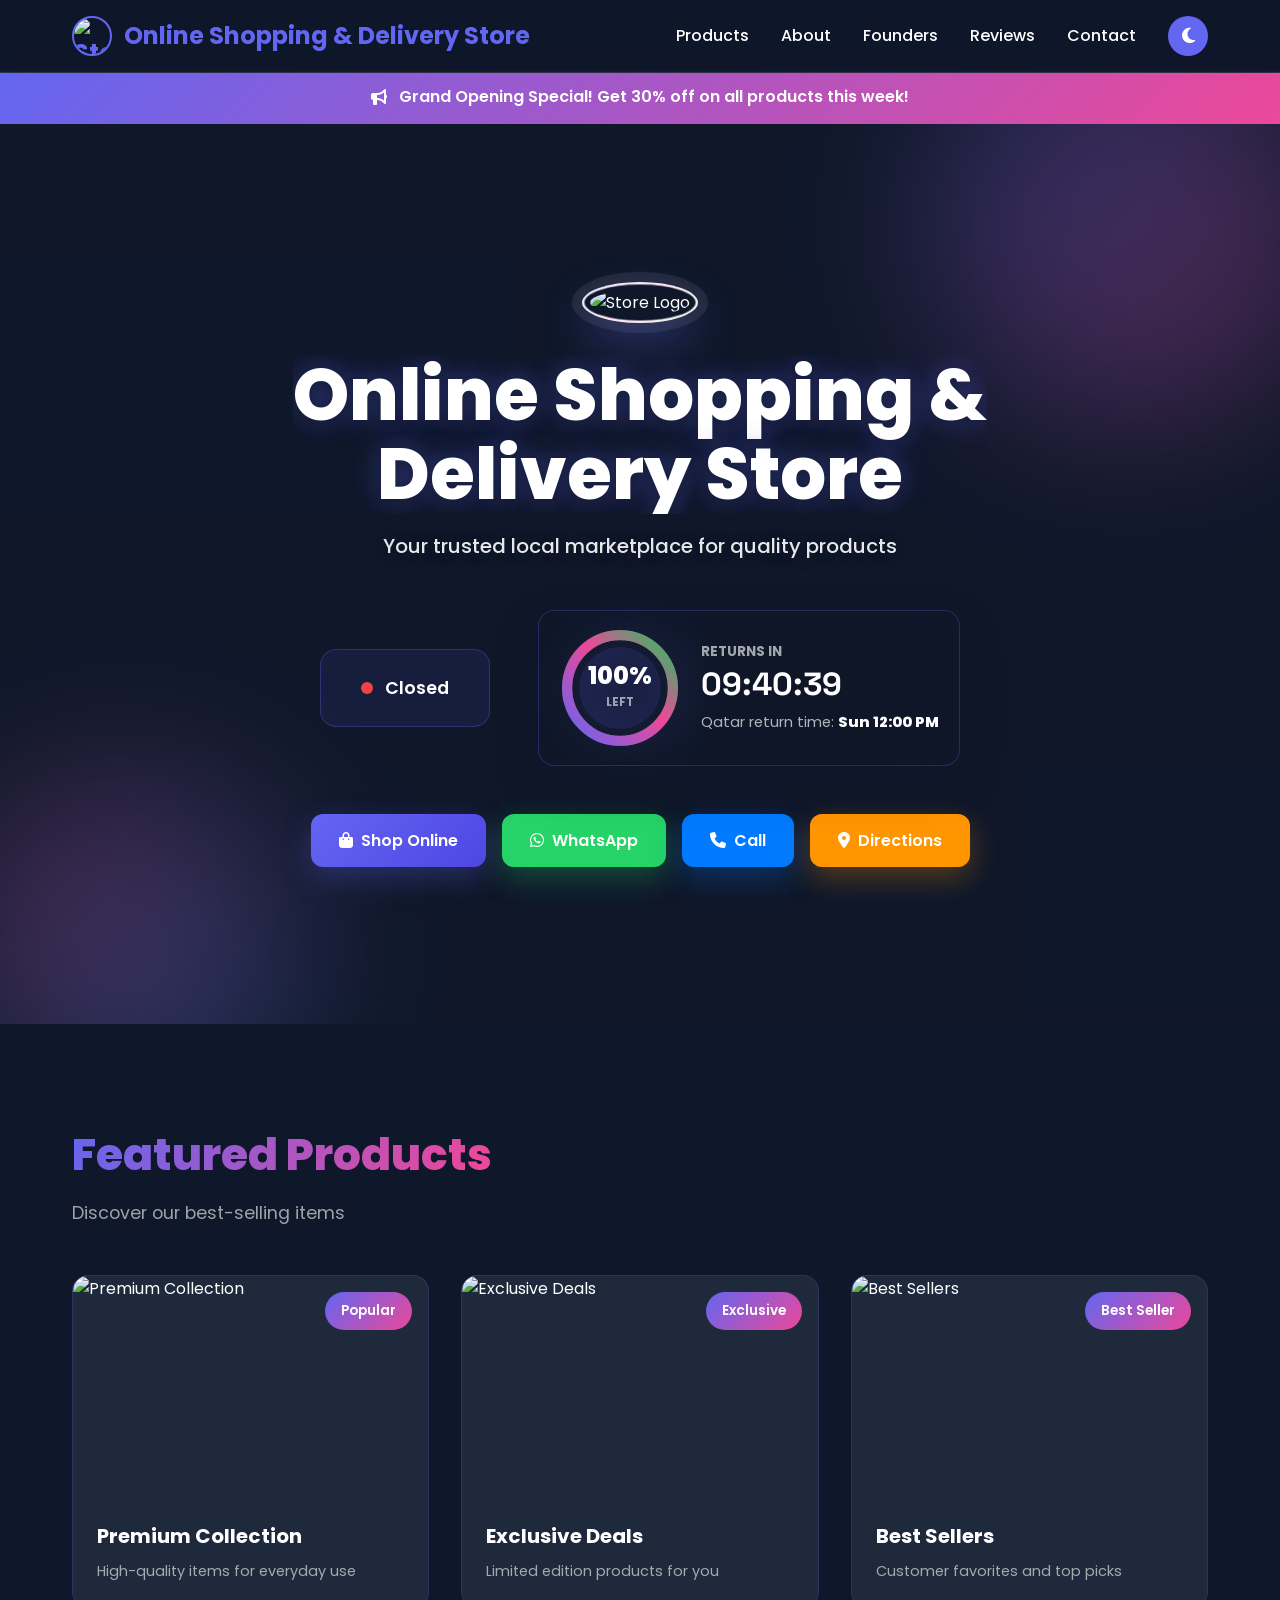
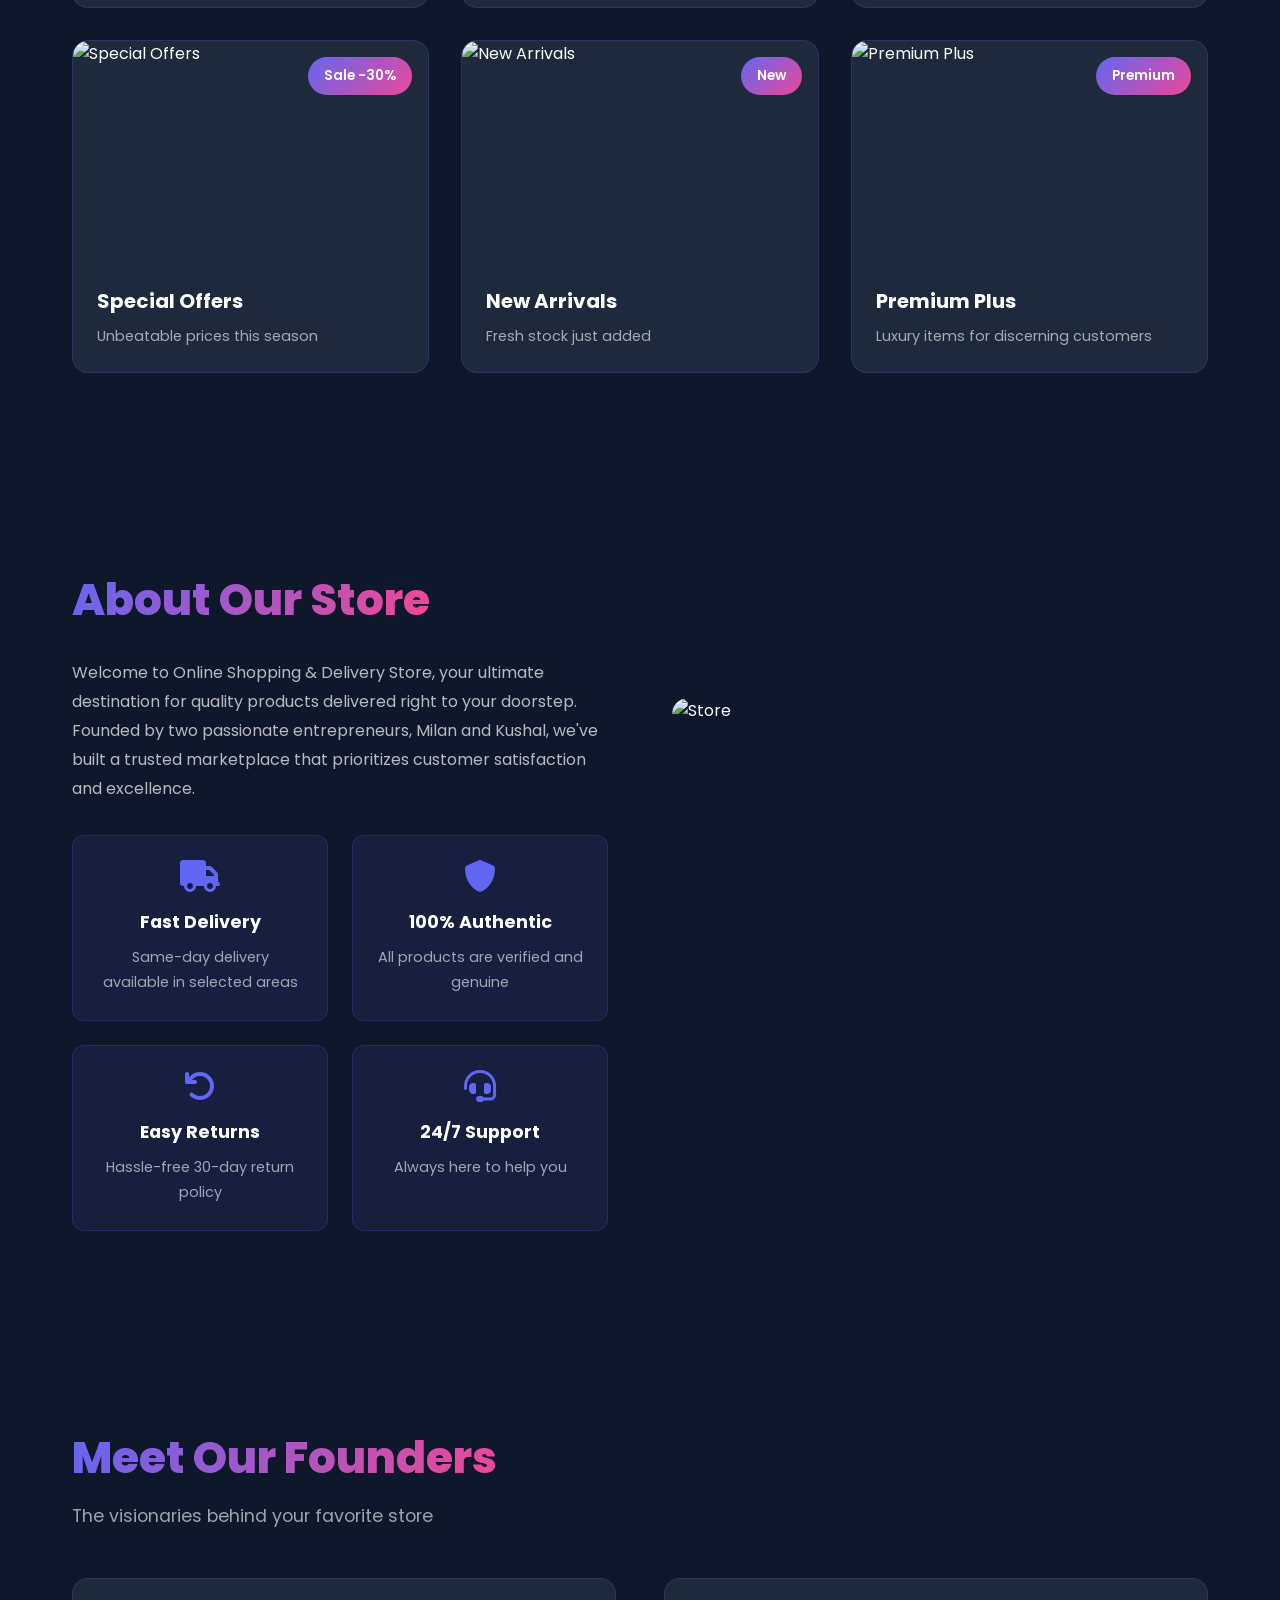
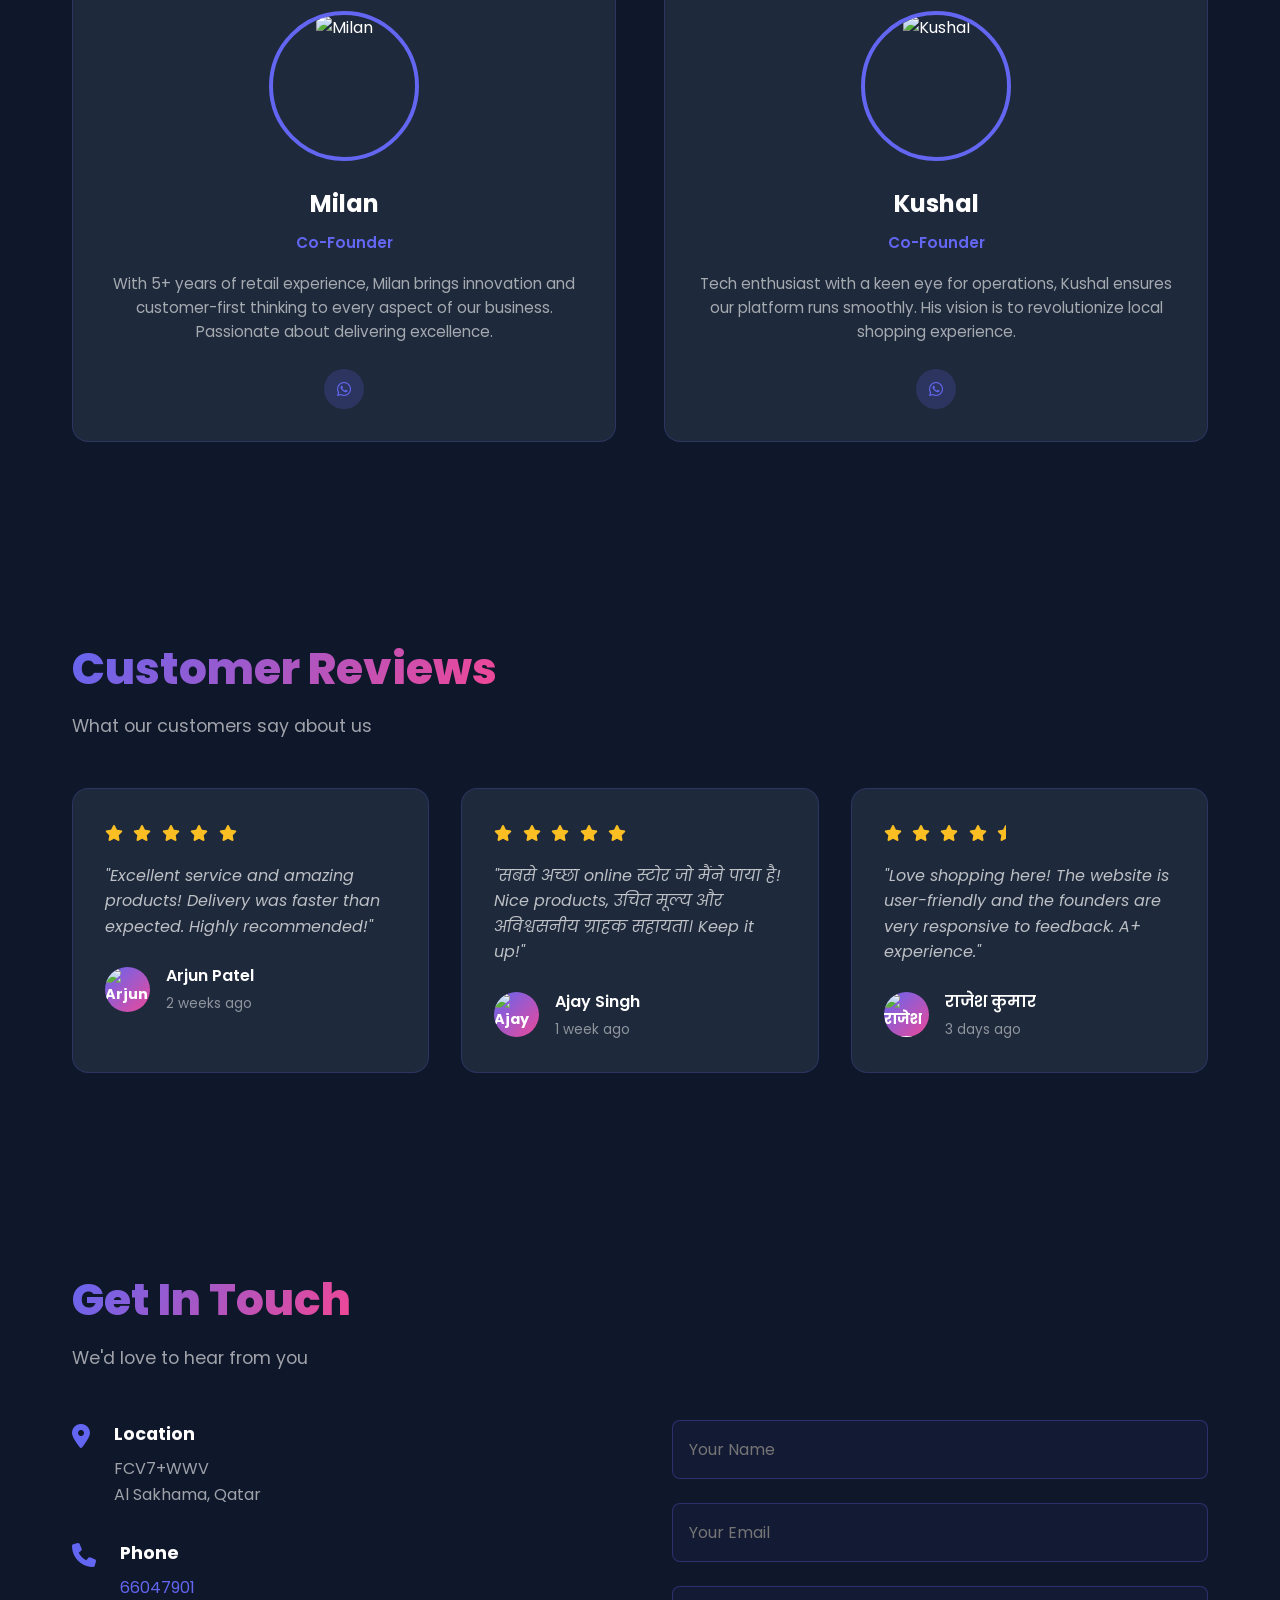
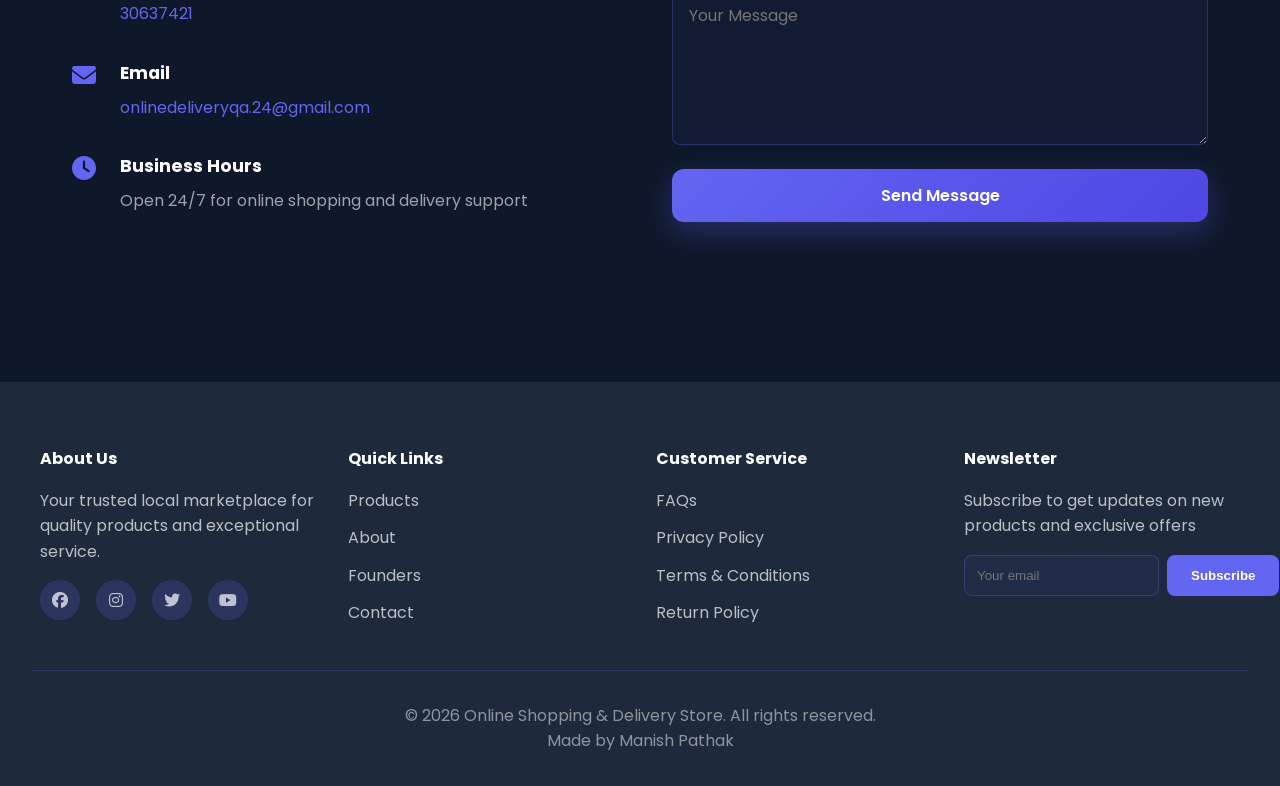
==== about.html @ 78bd2020 "Add files via upload" ====
<!DOCTYPE html>
<html lang="en">
<head>
  <meta charset="UTF-8" />
  <meta name="viewport" content="width=device-width, initial-scale=1.0" />
  <title>Online Shopping & Delivery Store</title>
  <link href="https://fonts.googleapis.com/css2?family=Poppins:wght@300;400;500;600;700;800&family=Space+Grotesk:wght@600;700&display=swap" rel="stylesheet">
  <link rel="stylesheet" href="https://cdnjs.cloudflare.com/ajax/libs/font-awesome/6.4.0/css/all.min.css">
  <link rel="stylesheet" href="style.css" />
</head>
<body>
  <!-- Navigation -->
  <nav class="navbar">
    <div class="nav-container">
      <div class="nav-logo">
        <img src="images/logo.jpeg" alt="Store Logo" class="logo-img">
        <span>Online Shopping & Delivery Store</span>
      </div>
      <div class="nav-links">
        <a href="#products" class="nav-link">Products</a>
        <a href="#about" class="nav-link">About</a>
        <a href="#founders" class="nav-link">Founders</a>
        <a href="#reviews" class="nav-link">Reviews</a>
        <a href="#contact" class="nav-link">Contact</a>
        <button class="theme-toggle" id="themeToggle" data-theme-toggle title="Toggle Dark/Light Mode">
          <i class="fas fa-moon"></i>
        </button>
      </div>
      <div class="hamburger" id="hamburger">
        <span></span>
        <span></span>
        <span></span>
      </div>
    </div>
  </nav>

  <!-- Mobile Menu -->
  <div class="mobile-menu" id="mobileMenu">
    <a href="#products" class="mobile-link">Products</a>
    <a href="#about" class="mobile-link">About</a>
    <a href="#founders" class="mobile-link">Founders</a>
    <a href="#reviews" class="mobile-link">Reviews</a>
    <a href="#contact" class="mobile-link">Contact</a>
    <button class="theme-toggle mobile-theme-toggle" data-theme-toggle title="Toggle Dark/Light Mode">
      <i class="fas fa-moon"></i>
      <span>Toggle theme</span>
    </button>
  </div>

  <!-- Announcement Banner -->
  <div class="announcement-banner">
    <i class="fas fa-bullhorn"></i>
    <span id="announcementText">Grand Opening Special! Get 30% off on all products this week!</span>
  </div>

  <!-- Hero Section -->
  <section class="hero">
    <div class="hero-slide hero-slide-smoke" aria-hidden="true"></div>
    <div class="hero-content">
      <img src="images/logo.jpeg" alt="Store Logo" class="hero-logo">
      <h1 class="store-name">Online Shopping &<br>Delivery Store</h1>
      <p class="store-tagline">Your trusted local marketplace for quality products</p>
      
      <!-- Status Section -->
      <div class="status-section">
        <div class="status-card">
          <div class="status-indicator" id="statusIndicator">
            <span class="status-dot" id="statusDot"></span>
            <span class="status-text" id="statusText">Available</span>
          </div>
        </div>
        <div class="countdown-section return-panel">
          <div class="return-progress" aria-label="Return countdown progress">
            <svg class="progress-ring" viewBox="0 0 120 120" aria-hidden="true">
              <defs>
                <linearGradient id="progressGradient" x1="0%" y1="0%" x2="100%" y2="100%">
                  <stop offset="0%" stop-color="#6366f1"></stop>
                  <stop offset="55%" stop-color="#ec4899"></stop>
                  <stop offset="100%" stop-color="#22c55e"></stop>
                </linearGradient>
              </defs>
              <circle class="progress-ring-track" cx="60" cy="60" r="52"></circle>
              <circle class="progress-ring-fill" id="progressRing" cx="60" cy="60" r="52"></circle>
            </svg>
            <div class="progress-center">
              <span id="progressPercent">100%</span>
              <small>left</small>
            </div>
          </div>
          <div class="return-details">
            <p class="countdown-label" id="countdownLabel">Returns in</p>
            <div class="countdown-timer" id="countdownTimer">23:45:30</div>
            <p class="qatar-return-time">
              Qatar return time: <strong id="qatarReturnTime">--:--</strong>
            </p>
          </div>
        </div>
      </div>

      <!-- Action Buttons -->
      <div class="action-buttons">
        <a href="https://api1.vyaparapp.in/store/onlineshoppingdeliverycenter" class="btn btn-primary">
          <i class="fas fa-shopping-bag"></i> Shop Online
        </a>
        <a href="https://wa.me/qr/DL5UC2YEUMKXB1" target="_blank" class="btn btn-whatsapp">
          <i class="fab fa-whatsapp"></i> WhatsApp
        </a>
        <a href="tel:66047901" class="btn btn-call">
          <i class="fas fa-phone"></i> Call
        </a>
        <a href="https://maps.app.goo.gl/oBgK8aUU7XgAy4cDA" target="_blank" class="btn btn-directions">
          <i class="fas fa-location-dot"></i> Directions
        </a>
      </div>
    </div>
    <div class="hero-background">
      <div class="gradient-blob blob-1"></div>
      <div class="gradient-blob blob-2"></div>
    </div>
  </section>

  <!-- Featured Products Section -->
  <section id="products" class="products-section">
    <div class="section-container">
      <h2 class="section-title">Featured Products</h2>
      <p class="section-subtitle">Discover our best-selling items</p>
      
      <div class="products-grid">
        <!-- Product Card 1 -->
        <div class="product-card" data-featured-product="0">
          <div class="product-image">
            <img src="images/logo2.jpg" alt="Premium Collection" data-product-image>
            <span class="badge" data-product-badge>Popular</span>
          </div>
          <div class="product-info">
            <h3 data-product-title>Premium Collection</h3>
            <p class="product-desc" data-product-subtitle>High-quality items for everyday use</p>
          </div>
        </div>

        <!-- Product Card 2 -->
        <div class="product-card" data-featured-product="1">
          <div class="product-image">
            <img src="images/hro.jpg" alt="Exclusive Deals" data-product-image>
            <span class="badge" data-product-badge>Exclusive</span>
          </div>
          <div class="product-info">
            <h3 data-product-title>Exclusive Deals</h3>
            <p class="product-desc" data-product-subtitle>Limited edition products for you</p>
          </div>
        </div>

        <!-- Product Card 3 -->
        <div class="product-card" data-featured-product="2">
          <div class="product-image">
            <img src="images/hro2.jpg" alt="Best Sellers" data-product-image>
            <span class="badge" data-product-badge>Best Seller</span>
          </div>
          <div class="product-info">
            <h3 data-product-title>Best Sellers</h3>
            <p class="product-desc" data-product-subtitle>Customer favorites and top picks</p>
          </div>
        </div>

        <!-- Product Card 4 -->
        <div class="product-card" data-featured-product="3">
          <div class="product-image">
            <img src="images/smoke.jpeg" alt="Special Offers" data-product-image>
            <span class="badge" data-product-badge>Sale -30%</span>
          </div>
          <div class="product-info">
            <h3 data-product-title>Special Offers</h3>
            <p class="product-desc" data-product-subtitle>Unbeatable prices this season</p>
          </div>
        </div>

        <!-- Product Card 5 -->
        <div class="product-card" data-featured-product="4">
          <div class="product-image">
            <img src="images/linkin.png" alt="New Arrivals" data-product-image>
            <span class="badge" data-product-badge>New</span>
          </div>
          <div class="product-info">
            <h3 data-product-title>New Arrivals</h3>
            <p class="product-desc" data-product-subtitle>Fresh stock just added</p>
          </div>
        </div>

        <!-- Product Card 6 -->
        <div class="product-card" data-featured-product="5">
          <div class="product-image">
            <img src="images/logo.jpeg" alt="Premium Plus" data-product-image>
            <span class="badge" data-product-badge>Premium</span>
          </div>
          <div class="product-info">
            <h3 data-product-title>Premium Plus</h3>
            <p class="product-desc" data-product-subtitle>Luxury items for discerning customers</p>
          </div>
        </div>
      </div>
    </div>
  </section>

  <!-- About Store Section -->
  <section id="about" class="about-section">
    <div class="section-container">
      <div class="about-content">
        <div class="about-text">
          <h2 class="section-title">About Our Store</h2>
          <p>Welcome to Online Shopping & Delivery Store, your ultimate destination for quality products delivered right to your doorstep. Founded by two passionate entrepreneurs, Milan and Kushal, we've built a trusted marketplace that prioritizes customer satisfaction and excellence.</p>
          
          <div class="about-highlights">
            <div class="highlight">
              <i class="fas fa-truck"></i>
              <h4>Fast Delivery</h4>
              <p>Same-day delivery available in selected areas</p>
            </div>
            <div class="highlight">
              <i class="fas fa-shield"></i>
              <h4>100% Authentic</h4>
              <p>All products are verified and genuine</p>
            </div>
            <div class="highlight">
              <i class="fas fa-undo"></i>
              <h4>Easy Returns</h4>
              <p>Hassle-free 30-day return policy</p>
            </div>
            <div class="highlight">
              <i class="fas fa-headset"></i>
              <h4>24/7 Support</h4>
              <p>Always here to help you</p>
            </div>
          </div>
        </div>
        <div class="about-image">
          <img src="images/logo2.jpg" alt="Store">
        </div>
      </div>
    </div>
  </section>

  <!-- Founders Section -->
  <section id="founders" class="founders-section">
    <div class="section-container">
      <h2 class="section-title">Meet Our Founders</h2>
      <p class="section-subtitle">The visionaries behind your favorite store</p>
      
      <div class="founders-grid">
        <!-- Founder 1 -->
        <div class="founder-card">
          <div class="founder-image">
            <img src="images/milan.jpeg" alt="Milan">
          </div>
          <h3>Milan</h3>
          <p class="founder-role">Co-Founder</p>
          <p class="founder-bio">With 5+ years of retail experience, Milan brings innovation and customer-first thinking to every aspect of our business. Passionate about delivering excellence.</p>
          <div class="founder-socials">
            <a href="https://wa.me/qr/DL5UC2YEUMKXB1" target="_blank" title="WhatsApp"><i class="fab fa-whatsapp"></i></a>
          </div>
        </div>

        <!-- Founder 2 -->
        <div class="founder-card">
          <div class="founder-image">
            <img src="images/kushal.jpeg" alt="Kushal">
          </div>
          <h3>Kushal</h3>
          <p class="founder-role">Co-Founder</p>
          <p class="founder-bio">Tech enthusiast with a keen eye for operations, Kushal ensures our platform runs smoothly. His vision is to revolutionize local shopping experience.</p>
          <div class="founder-socials">
            <a href="https://wa.me/qr/DL5UC2YEUMKXB1" target="_blank" title="WhatsApp"><i class="fab fa-whatsapp"></i></a>
          </div>
        </div>
      </div>
    </div>
  </section>

  <!-- Reviews Section -->
  <section id="reviews" class="reviews-section">
    <div class="section-container">
      <h2 class="section-title">Customer Reviews</h2>
      <p class="section-subtitle">What our customers say about us</p>
      
      <div class="reviews-grid">
        <!-- Review 1 -->
        <div class="review-card">
          <div class="review-rating">
            <i class="fas fa-star"></i>
            <i class="fas fa-star"></i>
            <i class="fas fa-star"></i>
            <i class="fas fa-star"></i>
            <i class="fas fa-star"></i>
          </div>
          <p class="review-text">"Excellent service and amazing products! Delivery was faster than expected. Highly recommended!"</p>
          <div class="review-author">
            <div class="author-avatar">
              <img src="https://randomuser.me/api/portraits/men/32.jpg" alt="Arjun Patel">
            </div>
            <div>
              <p class="author-name">Arjun Patel</p>
              <p class="review-date">2 weeks ago</p>
            </div>
          </div>
        </div>

        <!-- Review 2 -->
        <div class="review-card">
          <div class="review-rating">
            <i class="fas fa-star"></i>
            <i class="fas fa-star"></i>
            <i class="fas fa-star"></i>
            <i class="fas fa-star"></i>
            <i class="fas fa-star"></i>
          </div>
          <p class="review-text">"सबसे अच्छा online स्टोर जो मैंने पाया है! Nice products, उचित मूल्य और अविश्वसनीय ग्राहक सहायता। Keep it up!"</p>
          <div class="review-author">
            <div class="author-avatar">
              <img src="https://randomuser.me/api/portraits/men/44.jpg" alt="Ajay Singh">
            </div>
            <div>
              <p class="author-name">Ajay Singh</p>
              <p class="review-date">1 week ago</p>
            </div>
          </div>
        </div>

        <!-- Review 3 -->
        <div class="review-card">
          <div class="review-rating">
            <i class="fas fa-star"></i>
            <i class="fas fa-star"></i>
            <i class="fas fa-star"></i>
            <i class="fas fa-star"></i>
            <i class="fas fa-star-half"></i>
          </div>
          <p class="review-text">"Love shopping here! The website is user-friendly and the founders are very responsive to feedback. A+ experience."</p>
          <div class="review-author">
            <div class="author-avatar">
              <img src="https://randomuser.me/api/portraits/men/67.jpg" alt="राजेश कुमार">
            </div>
            <div>
              <p class="author-name">राजेश कुमार</p>
              <p class="review-date">3 days ago</p>
            </div>
          </div>
        </div>
      </div>
    </div>
  </section>

  <!-- Contact & Location Section -->
  <section id="contact" class="contact-section">
    <div class="section-container">
      <h2 class="section-title">Get In Touch</h2>
      <p class="section-subtitle">We'd love to hear from you</p>
      
      <div class="contact-content">
        <div class="contact-info">
          <div class="contact-item">
            <i class="fas fa-map-marker-alt"></i>
            <div>
              <h4>Location</h4>
              <p>FCV7+WWV <br>Al Sakhama, Qatar</p>
            </div>
          </div>
          <div class="contact-item">
            <i class="fas fa-phone"></i>
            <div>
              <h4>Phone</h4>
              <p>
                <a href="tel:66047901">66047901</a><br>
                <a href="tel:30637421">30637421</a>
              </p>
            </div>
          </div>
          <div class="contact-item">
            <i class="fas fa-envelope"></i>
            <div>
              <h4>Email</h4>
              <p><a href="mailto:onlinedeliveryqa.24@gmail.com">onlinedeliveryqa.24@gmail.com</a></p>
            </div>
          </div>
          <div class="contact-item">
            <i class="fas fa-clock"></i>
            <div>
              <h4>Business Hours</h4>
              <p>Open 24/7 for online shopping and delivery support</p>
            </div>
          </div>
        </div>

        <div class="contact-form-section">
          <form class="contact-form" id="contactForm">
            <input type="text" placeholder="Your Name" required>
            <input type="email" placeholder="Your Email" required>
            <textarea placeholder="Your Message" rows="5" required></textarea>
            <button type="submit" class="btn btn-primary">Send Message</button>
          </form>
        </div>
      </div>
    </div>
  </section>

  <!-- Footer -->
  <footer class="footer">
    <div class="footer-content">
      <div class="footer-section">
        <h4>About Us</h4>
        <p>Your trusted local marketplace for quality products and exceptional service.</p>
        <div class="social-links">
          <a href="https://facebook.com" title="Facebook"><i class="fab fa-facebook"></i></a>
          <a href="https://instagram.com" title="Instagram"><i class="fab fa-instagram"></i></a>
          <a href="https://twitter.com" title="Twitter"><i class="fab fa-twitter"></i></a>
          <a href="https://youtube.com" title="YouTube"><i class="fab fa-youtube"></i></a>
        </div>
      </div>
      
      <div class="footer-section">
        <h4>Quick Links</h4>
        <ul>
          <li><a href="#products">Products</a></li>
          <li><a href="#about">About</a></li>
          <li><a href="#founders">Founders</a></li>
          <li><a href="#contact">Contact</a></li>
        </ul>
      </div>
      
      <div class="footer-section">
        <h4>Customer Service</h4>
        <ul>
          <li><a href="#">FAQs</a></li>
          <li><a href="#">Privacy Policy</a></li>
          <li><a href="#">Terms & Conditions</a></li>
          <li><a href="#">Return Policy</a></li>
        </ul>
      </div>
      
      <div class="footer-section">
        <h4>Newsletter</h4>
        <p>Subscribe to get updates on new products and exclusive offers</p>
        <div class="newsletter-form">
          <input type="email" placeholder="Your email" id="newsletterEmail">
          <button type="submit">Subscribe</button>
        </div>
      </div>
    </div>
    
    <div class="footer-bottom">
      <p>&copy; 2026 Online Shopping & Delivery Store. All rights reserved.</p>
      <p>Made by Manish Pathak</p>
    </div>
  </footer>

  <script src="https://www.gstatic.com/firebasejs/10.12.5/firebase-app-compat.js"></script>
  <script src="https://www.gstatic.com/firebasejs/10.12.5/firebase-firestore-compat.js"></script>
  <script src="firebase-config.js"></script>
  <script src="store-cloud.js"></script>
  <script src="script.js"></script>

</body>
</html>
---- style.css ----
:root {
  --primary-color: #6366f1;
  --primary-hover: #4f46e5;
  --secondary-color: #ec4899;
  --dark-bg: #0f172a;
  --dark-card: #1e293b;
  --light-bg: #ffffff;
  --light-card: #f8fafc;
  --text-dark: #0f172a;
  --text-light: #ffffff;
  --border-radius: 16px;
  --transition: all 0.3s cubic-bezier(0.4, 0, 0.2, 1);
}

* {
  margin: 0;
  padding: 0;
  box-sizing: border-box;
}

html {
  scroll-behavior: smooth;
}

body {
  font-family: 'Poppins', sans-serif;
  background: var(--dark-bg);
  color: var(--text-light);
  line-height: 1.6;
  transition: var(--transition);
  overflow-x: hidden;
}

body.light-mode {
  background: var(--light-bg);
  color: var(--text-dark);
}

/* Navigation */
.navbar {
  position: fixed;
  top: 0;
  left: 0;
  right: 0;
  background: rgba(15, 23, 42, 0.95);
  backdrop-filter: blur(10px);
  z-index: 1000;
  padding: 1rem 0;
  border-bottom: 1px solid rgba(255, 255, 255, 0.1);
  transition: var(--transition);
}

body.light-mode .navbar {
  background: rgba(255, 255, 255, 0.95);
  border-bottom-color: rgba(0, 0, 0, 0.1);
}

.nav-container {
  max-width: 1200px;
  margin: 0 auto;
  padding: 0 2rem;
  display: flex;
  justify-content: space-between;
  align-items: center;
}

.nav-logo {
  display: flex;
  align-items: center;
  gap: 0.75rem;
  font-weight: 700;
  font-size: 1.5rem;
  color: var(--primary-color);
  text-decoration: none;
  transition: var(--transition);
  min-width: 0;
}

.nav-logo span {
  overflow-wrap: anywhere;
  transition: opacity 0.5s ease;
}

.logo-img {
  width: 40px;
  height: 40px;
  border-radius: 50%;
  object-fit: cover;
  border: 2px solid var(--primary-color);
}

.nav-links {
  display: flex;
  gap: 2rem;
  align-items: center;
}

.nav-link {
  color: inherit;
  text-decoration: none;
  font-weight: 500;
  transition: var(--transition);
  position: relative;
}

.nav-link:hover {
  color: var(--primary-color);
}

.nav-link::after {
  content: '';
  position: absolute;
  bottom: -5px;
  left: 0;
  width: 0;
  height: 2px;
  background: var(--primary-color);
  transition: var(--transition);
}

.nav-link:hover::after {
  width: 100%;
}

.theme-toggle {
  background: var(--primary-color);
  border: none;
  color: white;
  width: 40px;
  height: 40px;
  border-radius: 50%;
  cursor: pointer;
  display: flex;
  align-items: center;
  justify-content: center;
  font-size: 1.1rem;
  transition: var(--transition);
}

.theme-toggle:hover {
  background: var(--primary-hover);
  transform: rotate(20deg);
}

.mobile-theme-toggle {
  width: 100%;
  height: auto;
  min-height: 46px;
  border-radius: 8px;
  gap: 0.65rem;
  font-weight: 700;
  font-family: 'Poppins', sans-serif;
}

.mobile-theme-toggle:hover {
  transform: none;
}

.hamburger {
  display: none;
  flex-direction: column;
  gap: 5px;
  cursor: pointer;
}

.hamburger span {
  width: 25px;
  height: 3px;
  background: var(--primary-color);
  transition: var(--transition);
  border-radius: 2px;
}

.mobile-menu {
  display: none;
  position: fixed;
  top: 70px;
  left: 0;
  right: 0;
  background: var(--dark-card);
  flex-direction: column;
  padding: 2rem;
  gap: 1rem;
  z-index: 999;
}

body.light-mode .mobile-menu {
  background: var(--light-card);
}

.mobile-link {
  color: inherit;
  text-decoration: none;
  font-weight: 500;
  transition: var(--transition);
}

.mobile-link:hover {
  color: var(--primary-color);
}

/* Announcement Banner */
.announcement-banner {
  background: linear-gradient(135deg, var(--primary-color), var(--secondary-color));
  color: white;
  padding: 1rem 2rem;
  text-align: center;
  font-weight: 600;
  display: flex;
  justify-content: center;
  align-items: center;
  gap: 0.75rem;
  margin-top: 70px;
  animation: slideDown 0.6s ease-out;
  line-height: 1.4;
  width: 100%;
}

.announcement-banner i {
  flex: 0 0 auto;
}

.announcement-banner span {
  max-width: 100%;
  overflow-wrap: anywhere;
}

@keyframes slideDown {
  from {
    transform: translateY(-100%);
    opacity: 0;
  }
  to {
    transform: translateY(0);
    opacity: 1;
  }
}

/* Hero Section */
.hero {
  position: relative;
  min-height: 100vh;
  display: flex;
  align-items: center;
  justify-content: center;
  overflow: hidden;
  padding: 4rem 2rem;
  background: var(--dark-bg);
  isolation: isolate;
}

.hero::before,
.hero::after,
.hero-slide {
  content: '';
  position: absolute;
  inset: 0;
  background-size: cover;
  background-position: center;
  background-repeat: no-repeat;
}

.hero::before {
  background-image: url('images/hro.jpg');
  z-index: 0;
}

.hero::after {
  background-image: url('images/hro2.jpg');
  z-index: 0;
  animation: heroSlideTwo 15s ease-in-out infinite;
}

.hero-slide-smoke {
  background-image: url('images/smoke.jpeg');
  z-index: 0;
  animation: heroSlideThree 15s ease-in-out infinite;
}

@keyframes heroSlideTwo {
  0%, 28% {
    opacity: 0;
  }
  34%, 61% {
    opacity: 1;
  }
  67%, 100% {
    opacity: 0;
  }
}

@keyframes heroSlideThree {
  0%, 61% {
    opacity: 0;
  }
  67%, 94% {
    opacity: 1;
  }
  100% {
    opacity: 0;
  }
}

@media (prefers-reduced-motion: reduce) {
  .hero::after,
  .hero-slide-smoke {
    animation: none;
    opacity: 0;
  }
}

.hero-background {
  position: absolute;
  top: 0;
  left: 0;
  right: 0;
  bottom: 0;
  z-index: 1;
  background: rgba(15, 23, 42, 0.4);
  pointer-events: none;
}

.gradient-blob {
  position: absolute;
  border-radius: 50%;
  filter: blur(80px);
  opacity: 0.3;
}

.blob-1 {
  width: 400px;
  height: 400px;
  background: linear-gradient(135deg, var(--primary-color), var(--secondary-color));
  top: -100px;
  right: -50px;
  animation: float 8s ease-in-out infinite;
}

.blob-2 {
  width: 350px;
  height: 350px;
  background: linear-gradient(135deg, var(--secondary-color), #3b82f6);
  bottom: -100px;
  left: -50px;
  animation: float 7s ease-in-out infinite reverse;
}

@keyframes float {
  0%, 100% { transform: translateY(0px); }
  50% { transform: translateY(50px); }
}

.hero-content {
  position: relative;
  z-index: 2;
  text-align: center;
  animation: fadeInUp 1s ease-out;
}

@keyframes fadeInUp {
  from {
    opacity: 0;
    transform: translateY(30px);
  }
  to {
    opacity: 1;
    transform: translateY(0);
  }
}

.hero-logo {
  width: 200px;
  height: 200px;
  border-radius: 50%;
  object-fit: cover;
  margin-bottom: 2rem;
  padding: 6px;
  border: 2px solid rgba(255, 255, 255, 0.85);
  background:
    linear-gradient(var(--dark-bg), var(--dark-bg)) padding-box,
    linear-gradient(135deg, var(--primary-color), var(--secondary-color), #22c55e) border-box;
  box-shadow:
    0 18px 45px rgba(99, 102, 241, 0.35),
    0 0 0 10px rgba(255, 255, 255, 0.08),
    inset 0 0 0 1px rgba(255, 255, 255, 0.45);
  animation: logoFloat 4s ease-in-out infinite;
}

body.light-mode .hero-logo {
  background:
    linear-gradient(var(--light-bg), var(--light-bg)) padding-box,
    linear-gradient(135deg, var(--primary-color), var(--secondary-color), #22c55e) border-box;
  box-shadow:
    0 18px 45px rgba(99, 102, 241, 0.25),
    0 0 0 10px rgba(15, 23, 42, 0.08),
    inset 0 0 0 1px rgba(255, 255, 255, 0.65);
}

@keyframes logoFloat {
  0%, 100% { transform: translateY(0) scale(1); }
  50% { transform: translateY(-8px) scale(1.02); }
}

.store-name {
  font-size: clamp(2.5rem, 10vw, 4.5rem);
  font-weight: 800;
  color: #ffffff;
  line-height: 1.1;
  margin-bottom: 1rem;
  letter-spacing: 0;
  text-shadow:
    0 3px 16px rgba(15, 23, 42, 0.85),
    0 0 26px rgba(99, 102, 241, 0.55);
  transition: opacity 0.5s ease;
}

.store-tagline {
  font-size: 1.25rem;
  color: rgba(255, 255, 255, 0.9);
  margin-bottom: 3rem;
  font-weight: 500;
  text-shadow: 0 2px 12px rgba(15, 23, 42, 0.75);
}

body.light-mode .store-tagline {
  color: rgba(15, 23, 42, 0.7);
}

/* Status Section */
.status-section {
  display: flex;
  justify-content: center;
  align-items: center;
  gap: 3rem;
  margin-bottom: 3rem;
  flex-wrap: wrap;
}

.status-card {
  background: rgba(99, 102, 241, 0.1);
  backdrop-filter: blur(10px);
  padding: 1.5rem 2.5rem;
  border-radius: var(--border-radius);
  border: 1px solid rgba(99, 102, 241, 0.3);
}

.status-indicator {
  display: flex;
  align-items: center;
  gap: 0.75rem;
  font-size: 1.1rem;
  font-weight: 600;
  color: #ffffff;
}

body.light-mode .status-card {
  background: rgba(15, 23, 42, 0.78);
  border-color: rgba(99, 102, 241, 0.35);
}

body.light-mode .status-indicator,
body.light-mode .status-text {
  color: #ffffff;
}

.status-dot {
  width: 12px;
  height: 12px;
  border-radius: 50%;
  background: #10b981;
  animation: pulse 2s ease-in-out infinite;
}

@keyframes pulse {
  0%, 100% { box-shadow: 0 0 0 0 rgba(16, 185, 129, 0.7); }
  50% { box-shadow: 0 0 0 10px rgba(16, 185, 129, 0); }
}

.countdown-section {
  text-align: center;
}

.return-panel {
  display: flex;
  align-items: center;
  gap: 1.25rem;
  padding: 1rem 1.25rem;
  border-radius: var(--border-radius);
  background: rgba(15, 23, 42, 0.54);
  border: 1px solid rgba(99, 102, 241, 0.28);
  box-shadow: 0 18px 45px rgba(15, 23, 42, 0.28);
  backdrop-filter: blur(12px);
}

body.light-mode .return-panel {
  background: rgba(255, 255, 255, 0.7);
  box-shadow: 0 18px 45px rgba(15, 23, 42, 0.12);
}

.return-progress {
  position: relative;
  width: 122px;
  height: 122px;
  flex: 0 0 122px;
}

.progress-ring {
  width: 100%;
  height: 100%;
  transform: rotate(-90deg);
  filter: drop-shadow(0 10px 18px rgba(99, 102, 241, 0.22));
}

.progress-ring-track,
.progress-ring-fill {
  fill: none;
  stroke-width: 10;
}

.progress-ring-track {
  stroke: rgba(255, 255, 255, 0.14);
}

body.light-mode .progress-ring-track {
  stroke: rgba(15, 23, 42, 0.12);
}

.progress-ring-fill {
  stroke: url(#progressGradient);
  stroke-linecap: round;
  stroke-dasharray: 326.73;
  stroke-dashoffset: 0;
  transition: stroke-dashoffset 0.65s ease;
}

.progress-center {
  position: absolute;
  inset: 20px;
  display: flex;
  flex-direction: column;
  align-items: center;
  justify-content: center;
  border-radius: 50%;
  background: rgba(99, 102, 241, 0.13);
}

.progress-center span {
  font-size: 1.55rem;
  font-weight: 800;
  line-height: 1;
  color: #ffffff;
}

body.light-mode .progress-center span {
  color: var(--text-dark);
}

.progress-center small {
  margin-top: 0.25rem;
  color: rgba(255, 255, 255, 0.58);
  font-size: 0.72rem;
  font-weight: 700;
  text-transform: uppercase;
}

body.light-mode .progress-center small {
  color: rgba(15, 23, 42, 0.58);
}

.return-details {
  min-width: 0;
  text-align: left;
}

.countdown-label {
  font-size: 0.85rem;
  color: rgba(255, 255, 255, 0.62);
  margin-bottom: 0.35rem;
  font-weight: 700;
  text-transform: uppercase;
}

body.light-mode .countdown-label {
  color: rgba(15, 23, 42, 0.6);
}

.countdown-timer {
  font-size: clamp(1.45rem, 4vw, 2rem);
  font-weight: 800;
  font-family: 'Space Grotesk', monospace;
  color: white;
  line-height: 1;
  letter-spacing: 0;
}

body.light-mode .countdown-timer {
  color: var(--text-dark);
}

.qatar-return-time {
  margin-top: 0.65rem;
  color: rgba(255, 255, 255, 0.68);
  font-size: 0.92rem;
}

.qatar-return-time strong {
  color: #ffffff;
  font-weight: 800;
}

body.light-mode .qatar-return-time {
  color: rgba(15, 23, 42, 0.66);
}

body.light-mode .qatar-return-time strong {
  color: var(--text-dark);
}

/* Action Buttons */
.action-buttons {
  display: flex;
  flex-wrap: wrap;
  justify-content: center;
  gap: 1rem;
}

.btn {
  display: inline-flex;
  align-items: center;
  justify-content: center;
  gap: 0.5rem;
  padding: 0.875rem 1.75rem;
  border: none;
  border-radius: 12px;
  font-weight: 600;
  font-size: 1rem;
  cursor: pointer;
  text-decoration: none;
  transition: var(--transition);
  font-family: 'Poppins', sans-serif;
}

.btn-primary {
  background: linear-gradient(135deg, var(--primary-color), var(--primary-hover));
  color: white;
  box-shadow: 0 10px 30px rgba(99, 102, 241, 0.3);
}

.btn-primary:hover {
  transform: translateY(-3px);
  box-shadow: 0 15px 40px rgba(99, 102, 241, 0.5);
}

.btn-secondary {
  background: rgba(99, 102, 241, 0.1);
  color: var(--primary-color);
  border: 2px solid var(--primary-color);
}

.btn-secondary:hover {
  background: var(--primary-color);
  color: white;
  transform: translateY(-3px);
}

.btn-whatsapp {
  background: #25D366;
  color: white;
  border: none;
  box-shadow: 0 10px 30px rgba(37, 211, 102, 0.3);
}

.btn-whatsapp:hover {
  background: #20ba5a;
  transform: translateY(-3px);
  box-shadow: 0 15px 40px rgba(37, 211, 102, 0.5);
}

.btn-call {
  background: #007AFF;
  color: white;
  border: none;
  box-shadow: 0 10px 30px rgba(0, 122, 255, 0.3);
}

.btn-call:hover {
  background: #0051d5;
  transform: translateY(-3px);
  box-shadow: 0 15px 40px rgba(0, 122, 255, 0.5);
}

.btn-directions {
  background: #FF9500;
  color: white;
  border: none;
  box-shadow: 0 10px 30px rgba(255, 149, 0, 0.3);
}

.btn-directions:hover {
  background: #e68600;
  transform: translateY(-3px);
  box-shadow: 0 15px 40px rgba(255, 149, 0, 0.5);
}

/* Section Styles */
.section-container {
  max-width: 1200px;
  margin: 0 auto;
  padding: 0 2rem;
}

.products-section,
.about-section,
.founders-section,
.reviews-section,
.contact-section {
  padding: 6rem 2rem;
  transition: var(--transition);
}

body.light-mode .products-section,
body.light-mode .about-section,
body.light-mode .founders-section,
body.light-mode .reviews-section,
body.light-mode .contact-section {
  background: var(--light-bg);
}

.section-title {
  font-size: clamp(2rem, 5vw, 2.75rem);
  font-weight: 800;
  margin-bottom: 0.5rem;
  background: linear-gradient(120deg, var(--primary-color), var(--secondary-color), var(--primary-color));
  background-size: 200% auto;
  -webkit-background-clip: text;
  -webkit-text-fill-color: transparent;
  background-clip: text;
  animation: textGradient 4s linear infinite;
  display: inline-block;
}

.section-subtitle {
  font-size: 1.1rem;
  color: rgba(255, 255, 255, 0.6);
  margin-bottom: 3rem;
}

/* Text Animation Keyframes */
@keyframes textGradient {
  to { background-position: 200% center; }
}

@keyframes titleRevealModern {
  0% {
    opacity: 0;
    transform: translateY(40px) skewY(5deg);
    clip-path: inset(100% 0 0 0);
  }
  100% {
    opacity: 1;
    transform: translateY(0) skewY(0deg);
    clip-path: inset(0 0 0 0);
  }
}

@keyframes subtitleRise {
  from {
    opacity: 0;
    transform: translateY(20px);
  }
  to {
    opacity: 1;
    transform: translateY(0);
  }
}

body.light-mode .section-subtitle {
  color: rgba(15, 23, 42, 0.6);
}

/* Products Grid */
.products-grid {
  display: grid;
  grid-template-columns: repeat(auto-fill, minmax(280px, 1fr));
  gap: 2rem;
  margin-top: 2rem;
}

.product-card {
  background: var(--dark-card);
  border-radius: var(--border-radius);
  overflow: hidden;
  transition: var(--transition);
  border: 1px solid rgba(99, 102, 241, 0.2);
  display: flex;
  flex-direction: column;
}

body.light-mode .product-card {
  background: var(--light-card);
}

.product-card:hover {
  transform: translateY(-10px);
  box-shadow: 0 20px 50px rgba(99, 102, 241, 0.3);
}

.product-image {
  position: relative;
  width: 100%;
  height: 220px;
  overflow: hidden;
}

.product-image img {
  width: 100%;
  height: 100%;
  object-fit: cover;
  transition: var(--transition);
}

.product-card:hover .product-image img {
  transform: scale(1.1);
}

.badge {
  position: absolute;
  top: 1rem;
  right: 1rem;
  background: linear-gradient(135deg, var(--primary-color), var(--secondary-color));
  color: white;
  padding: 0.5rem 1rem;
  border-radius: 20px;
  font-size: 0.85rem;
  font-weight: 600;
}

.product-info {
  padding: 1.5rem;
  flex-grow: 1;
  display: flex;
  flex-direction: column;
}

.product-info h3 {
  font-size: 1.25rem;
  margin-bottom: 0.5rem;
}

.product-desc {
  color: rgba(255, 255, 255, 0.6);
  font-size: 0.9rem;
  margin-bottom: 0;
  flex-grow: 1;
}

body.light-mode .product-desc {
  color: rgba(15, 23, 42, 0.6);
}

.product-footer {
  display: flex;
  justify-content: space-between;
  align-items: center;
}

.price {
  font-size: 1.5rem;
  font-weight: 700;
  color: var(--primary-color);
}

.buy-btn {
  background: var(--primary-color);
  color: white;
  border: none;
  padding: 0.5rem 1rem;
  border-radius: 8px;
  cursor: pointer;
  display: inline-flex;
  align-items: center;
  justify-content: center;
  text-decoration: none;
  transition: var(--transition);
  font-size: 0.9rem;
  font-weight: 600;
}

.buy-btn:hover {
  background: var(--primary-hover);
  transform: scale(1.05);
  box-shadow: 0 10px 25px rgba(99, 102, 241, 0.3);
}

.add-btn {
  background: var(--primary-color);
  color: white;
  border: none;
  width: 40px;
  height: 40px;
  border-radius: 50%;
  cursor: pointer;
  display: flex;
  align-items: center;
  justify-content: center;
  transition: var(--transition);
  font-size: 1.1rem;
}

.add-btn:hover {
  background: var(--primary-hover);
  transform: scale(1.15);
}

/* About Section */
.about-content {
  display: grid;
  grid-template-columns: 1fr 1fr;
  gap: 4rem;
  align-items: center;
}

.about-text h2 {
  margin-bottom: 1.5rem;
}

.about-text p {
  color: rgba(255, 255, 255, 0.7);
  margin-bottom: 2rem;
  line-height: 1.8;
}

body.light-mode .about-text p {
  color: rgba(15, 23, 42, 0.7);
}

.about-highlights {
  display: grid;
  grid-template-columns: repeat(2, 1fr);
  gap: 1.5rem;
}

.highlight {
  background: rgba(99, 102, 241, 0.1);
  padding: 1.5rem;
  border-radius: 12px;
  border: 1px solid rgba(99, 102, 241, 0.2);
  text-align: center;
}

.highlight i {
  font-size: 2rem;
  color: var(--primary-color);
  margin-bottom: 1rem;
  display: block;
}

.highlight h4 {
  margin-bottom: 0.5rem;
  font-size: 1.1rem;
}

.highlight p {
  font-size: 0.9rem;
  color: rgba(255, 255, 255, 0.6);
  margin-bottom: 0;
}

body.light-mode .highlight p {
  color: rgba(15, 23, 42, 0.6);
}

.about-image {
  position: relative;
  height: 400px;
  border-radius: var(--border-radius);
  overflow: hidden;
}

.about-image img {
  width: 100%;
  height: 100%;
  object-fit: cover;
  transition: var(--transition);
}

.about-image:hover img {
  transform: scale(1.05);
}

/* Founders Section */
.founders-grid {
  display: grid;
  grid-template-columns: repeat(auto-fit, minmax(300px, 1fr));
  gap: 3rem;
  margin-top: 3rem;
}

.founder-card {
  background: var(--dark-card);
  border-radius: var(--border-radius);
  padding: 2rem;
  text-align: center;
  border: 1px solid rgba(99, 102, 241, 0.2);
  transition: var(--transition);
}

body.light-mode .founder-card {
  background: var(--light-card);
}

.founder-card:hover {
  transform: translateY(-10px);
  box-shadow: 0 20px 50px rgba(99, 102, 241, 0.3);
}

.founder-image {
  width: 150px;
  height: 150px;
  margin: 0 auto 1.5rem;
  border-radius: 50%;
  overflow: hidden;
  border: 4px solid var(--primary-color);
}

.founder-image img {
  width: 100%;
  height: 100%;
  object-fit: cover;
}

.founder-card h3 {
  font-size: 1.5rem;
  margin-bottom: 0.5rem;
}

.founder-role {
  color: var(--primary-color);
  font-weight: 600;
  margin-bottom: 1rem;
  font-size: 0.95rem;
}

.founder-bio {
  color: rgba(255, 255, 255, 0.6);
  margin-bottom: 1.5rem;
  font-size: 0.95rem;
  line-height: 1.6;
}

body.light-mode .founder-bio {
  color: rgba(15, 23, 42, 0.6);
}

.founder-socials {
  display: flex;
  justify-content: center;
  gap: 1rem;
}

.founder-socials a {
  width: 40px;
  height: 40px;
  border-radius: 50%;
  background: rgba(99, 102, 241, 0.2);
  color: var(--primary-color);
  display: flex;
  align-items: center;
  justify-content: center;
  transition: var(--transition);
  text-decoration: none;
}

.founder-socials a:hover {
  background: var(--primary-color);
  color: white;
  transform: scale(1.2);
}

/* Reviews Section */
.reviews-grid {
  display: grid;
  grid-template-columns: repeat(auto-fit, minmax(300px, 1fr));
  gap: 2rem;
  margin-top: 3rem;
}

.review-card {
  background: var(--dark-card);
  border-radius: var(--border-radius);
  padding: 2rem;
  border: 1px solid rgba(99, 102, 241, 0.2);
  transition: var(--transition);
}

body.light-mode .review-card {
  background: var(--light-card);
}

.review-card:hover {
  transform: translateY(-5px);
  box-shadow: 0 15px 40px rgba(99, 102, 241, 0.3);
}

.review-rating {
  color: #fbbf24;
  margin-bottom: 1rem;
  font-size: 1rem;
  letter-spacing: 0.2em;
}

.review-text {
  color: rgba(255, 255, 255, 0.7);
  margin-bottom: 1.5rem;
  font-style: italic;
  line-height: 1.6;
}

body.light-mode .review-text {
  color: rgba(15, 23, 42, 0.7);
}

.review-author {
  display: flex;
  align-items: center;
  gap: 1rem;
}

.author-avatar {
  width: 45px;
  height: 45px;
  border-radius: 50%;
  background: linear-gradient(135deg, var(--primary-color), var(--secondary-color));
  display: flex;
  align-items: center;
  justify-content: center;
  color: white;
  font-weight: 700;
  font-size: 0.9rem;
}

.author-avatar img {
  width: 100%;
  height: 100%;
  object-fit: cover;
  border-radius: 50%;
}

.author-name {
  font-weight: 600;
  margin-bottom: 0.25rem;
}

.review-date {
  font-size: 0.85rem;
  color: rgba(255, 255, 255, 0.5);
}

body.light-mode .review-date {
  color: rgba(15, 23, 42, 0.5);
}

/* Contact Section */
.contact-content {
  display: grid;
  grid-template-columns: 1fr 1fr;
  gap: 4rem;
  margin-top: 3rem;
  align-items: start;
}

.contact-info {
  display: flex;
  flex-direction: column;
  gap: 2rem;
  min-width: 0;
}

.contact-item {
  display: flex;
  gap: 1.5rem;
  min-width: 0;
}

.contact-item i {
  font-size: 1.5rem;
  color: var(--primary-color);
  margin-top: 0.25rem;
}

.contact-item h4 {
  margin-bottom: 0.5rem;
  font-size: 1.1rem;
}

.contact-item p {
  color: rgba(255, 255, 255, 0.6);
  overflow-wrap: anywhere;
}

body.light-mode .contact-item p {
  color: rgba(15, 23, 42, 0.6);
}

.contact-item a {
  color: var(--primary-color);
  text-decoration: none;
  transition: var(--transition);
}

.contact-item a:hover {
  text-decoration: underline;
}

.contact-form {
  display: flex;
  flex-direction: column;
  gap: 1.5rem;
  width: 100%;
  min-width: 0;
}

.contact-form input,
.contact-form textarea {
  width: 100%;
  padding: 1rem;
  border: 1px solid rgba(99, 102, 241, 0.3);
  border-radius: 8px;
  background: rgba(99, 102, 241, 0.05);
  color: inherit;
  font-family: 'Poppins', sans-serif;
  font-size: 1rem;
  transition: var(--transition);
  min-width: 0;
}

.contact-form textarea {
  resize: vertical;
}

.contact-form input:focus,
.contact-form textarea:focus {
  outline: none;
  border-color: var(--primary-color);
  background: rgba(99, 102, 241, 0.1);
}

/* Footer */
.footer {
  background: var(--dark-card);
  color: rgba(255, 255, 255, 0.7);
  padding: 4rem 2rem 2rem;
  margin-top: 4rem;
  transition: var(--transition);
}

body.light-mode .footer {
  background: #f1f5f9;
  color: rgba(15, 23, 42, 0.7);
}

.footer-content {
  max-width: 1200px;
  margin: 0 auto;
  display: grid;
  grid-template-columns: repeat(auto-fit, minmax(250px, 1fr));
  gap: 2rem;
  margin-bottom: 2rem;
}

.footer-section h4 {
  color: var(--text-light);
  margin-bottom: 1rem;
}

body.light-mode .footer-section h4 {
  color: var(--text-dark);
}

.footer-section ul {
  list-style: none;
}

.footer-section ul li {
  margin-bottom: 0.75rem;
}

.footer-section a {
  color: inherit;
  text-decoration: none;
  transition: var(--transition);
}

.footer-section a:hover {
  color: var(--primary-color);
  transform: translateX(5px);
}

.social-links {
  display: flex;
  gap: 1rem;
  margin-top: 1rem;
}

.social-links a {
  width: 40px;
  height: 40px;
  border-radius: 50%;
  background: rgba(99, 102, 241, 0.2);
  display: flex;
  align-items: center;
  justify-content: center;
  transition: var(--transition);
}

.social-links a:hover {
  background: var(--primary-color);
  color: white;
  transform: translateY(-5px);
}

.newsletter-form {
  display: flex;
  gap: 0.5rem;
  margin-top: 1rem;
}

.newsletter-form input {
  flex: 1;
  padding: 0.75rem;
  border: 1px solid rgba(99, 102, 241, 0.3);
  border-radius: 8px;
  background: rgba(99, 102, 241, 0.05);
  color: inherit;
}

.newsletter-form button {
  padding: 0.75rem 1.5rem;
  background: var(--primary-color);
  color: white;
  border: none;
  border-radius: 8px;
  cursor: pointer;
  font-weight: 600;
  transition: var(--transition);
}

.newsletter-form button:hover {
  background: var(--primary-hover);
}

.footer-bottom {
  border-top: 1px solid rgba(99, 102, 241, 0.2);
  padding-top: 2rem;
  text-align: center;
  color: rgba(255, 255, 255, 0.5);
}

body.light-mode .footer-bottom {
  color: rgba(15, 23, 42, 0.5);
  border-top-color: rgba(0, 0, 0, 0.1);
}

.footer-bottom i {
  color: var(--secondary-color);
  animation: heartbeat 1.5s ease-in-out infinite;
}

@keyframes heartbeat {
  0%, 100% { transform: scale(1); }
  50% { transform: scale(1.2); }
}

/* Responsive Design */
@media (max-width: 768px) {
  .navbar {
    padding: 0.75rem 0;
  }

  .nav-container {
    padding: 0 1rem;
    gap: 0.75rem;
  }

  .nav-logo {
    gap: 0.5rem;
    font-size: 1rem;
    line-height: 1.2;
  }

  .logo-img {
    width: 34px;
    height: 34px;
    flex: 0 0 auto;
  }

  .nav-links {
    display: none;
  }
  
  .hamburger {
    display: flex;
  }
  
  .hamburger.active span:nth-child(1) {
    transform: rotate(45deg) translate(8px, 8px);
  }
  
  .hamburger.active span:nth-child(2) {
    opacity: 0;
  }
  
  .hamburger.active span:nth-child(3) {
    transform: rotate(-45deg) translate(7px, -6px);
  }
  
  .mobile-menu.active {
    display: flex;
  }

  .announcement-banner {
    margin-top: 59px;
    padding: 0.75rem 1rem;
    gap: 0.5rem;
    align-items: flex-start;
    font-size: 0.92rem;
  }

  .announcement-banner i {
    margin-top: 0.15rem;
  }

  .hero-logo {
    width: 160px;
    height: 160px;
    padding: 5px;
    margin-bottom: 1.5rem;
  }
  
  .status-section {
    gap: 1.5rem;
  }

  .return-panel {
    width: min(100%, 420px);
    justify-content: center;
    gap: 1rem;
  }

  .return-progress {
    width: 104px;
    height: 104px;
    flex-basis: 104px;
  }

  .progress-center {
    inset: 17px;
  }

  .progress-center span {
    font-size: 1.3rem;
  }

  .return-details {
    text-align: left;
  }
  
  .about-content,
  .contact-content {
    grid-template-columns: 1fr;
  }

  .contact-section {
    padding: 4rem 1rem;
  }

  .contact-section .section-container {
    padding: 0;
  }

  .contact-content {
    gap: 2rem;
    margin-top: 2rem;
  }

  .contact-info {
    gap: 1.25rem;
  }

  .contact-item {
    gap: 1rem;
    align-items: flex-start;
    padding: 1rem;
    border: 1px solid rgba(99, 102, 241, 0.18);
    border-radius: 8px;
    background: rgba(99, 102, 241, 0.05);
  }

  body.light-mode .contact-item {
    background: rgba(99, 102, 241, 0.04);
  }

  .contact-item i {
    width: 22px;
    flex: 0 0 22px;
    text-align: center;
    font-size: 1.15rem;
  }

  .contact-item h4 {
    font-size: 1rem;
  }

  .contact-item p {
    font-size: 0.92rem;
    line-height: 1.5;
  }

  .contact-form {
    gap: 1rem;
  }

  .contact-form input,
  .contact-form textarea {
    padding: 0.9rem 1rem;
    font-size: 0.95rem;
  }

  .contact-form textarea {
    min-height: 150px;
  }
  
  .action-buttons {
    flex-direction: column;
  }
  
  .btn {
    width: 100%;
  }
  
  .products-grid {
    grid-template-columns: 1fr;
  }
  
  .about-highlights {
    grid-template-columns: 1fr;
  }
}

@media (max-width: 480px) {
  .nav-logo span {
    max-width: 220px;
  }

  .announcement-banner {
    padding: 0.65rem 0.85rem;
    font-size: 0.84rem;
    line-height: 1.35;
  }

  .return-panel {
    flex-direction: column;
    padding: 1rem;
  }

  .return-details {
    text-align: center;
  }

  .contact-section {
    padding: 3.5rem 0.85rem;
  }

  .contact-content {
    gap: 1.5rem;
  }

  .contact-item {
    padding: 0.9rem;
  }

  .contact-form .btn {
    min-height: 48px;
  }
}

@media (max-width: 360px) {
  .nav-logo span {
    max-width: 180px;
  }

  .announcement-banner {
    font-size: 0.78rem;
  }

  .hero-logo {
    width: 140px;
    height: 140px;
  }

  .contact-item {
    gap: 0.75rem;
  }

  .contact-form input,
  .contact-form textarea {
    padding: 0.85rem;
    font-size: 0.9rem;
  }
}
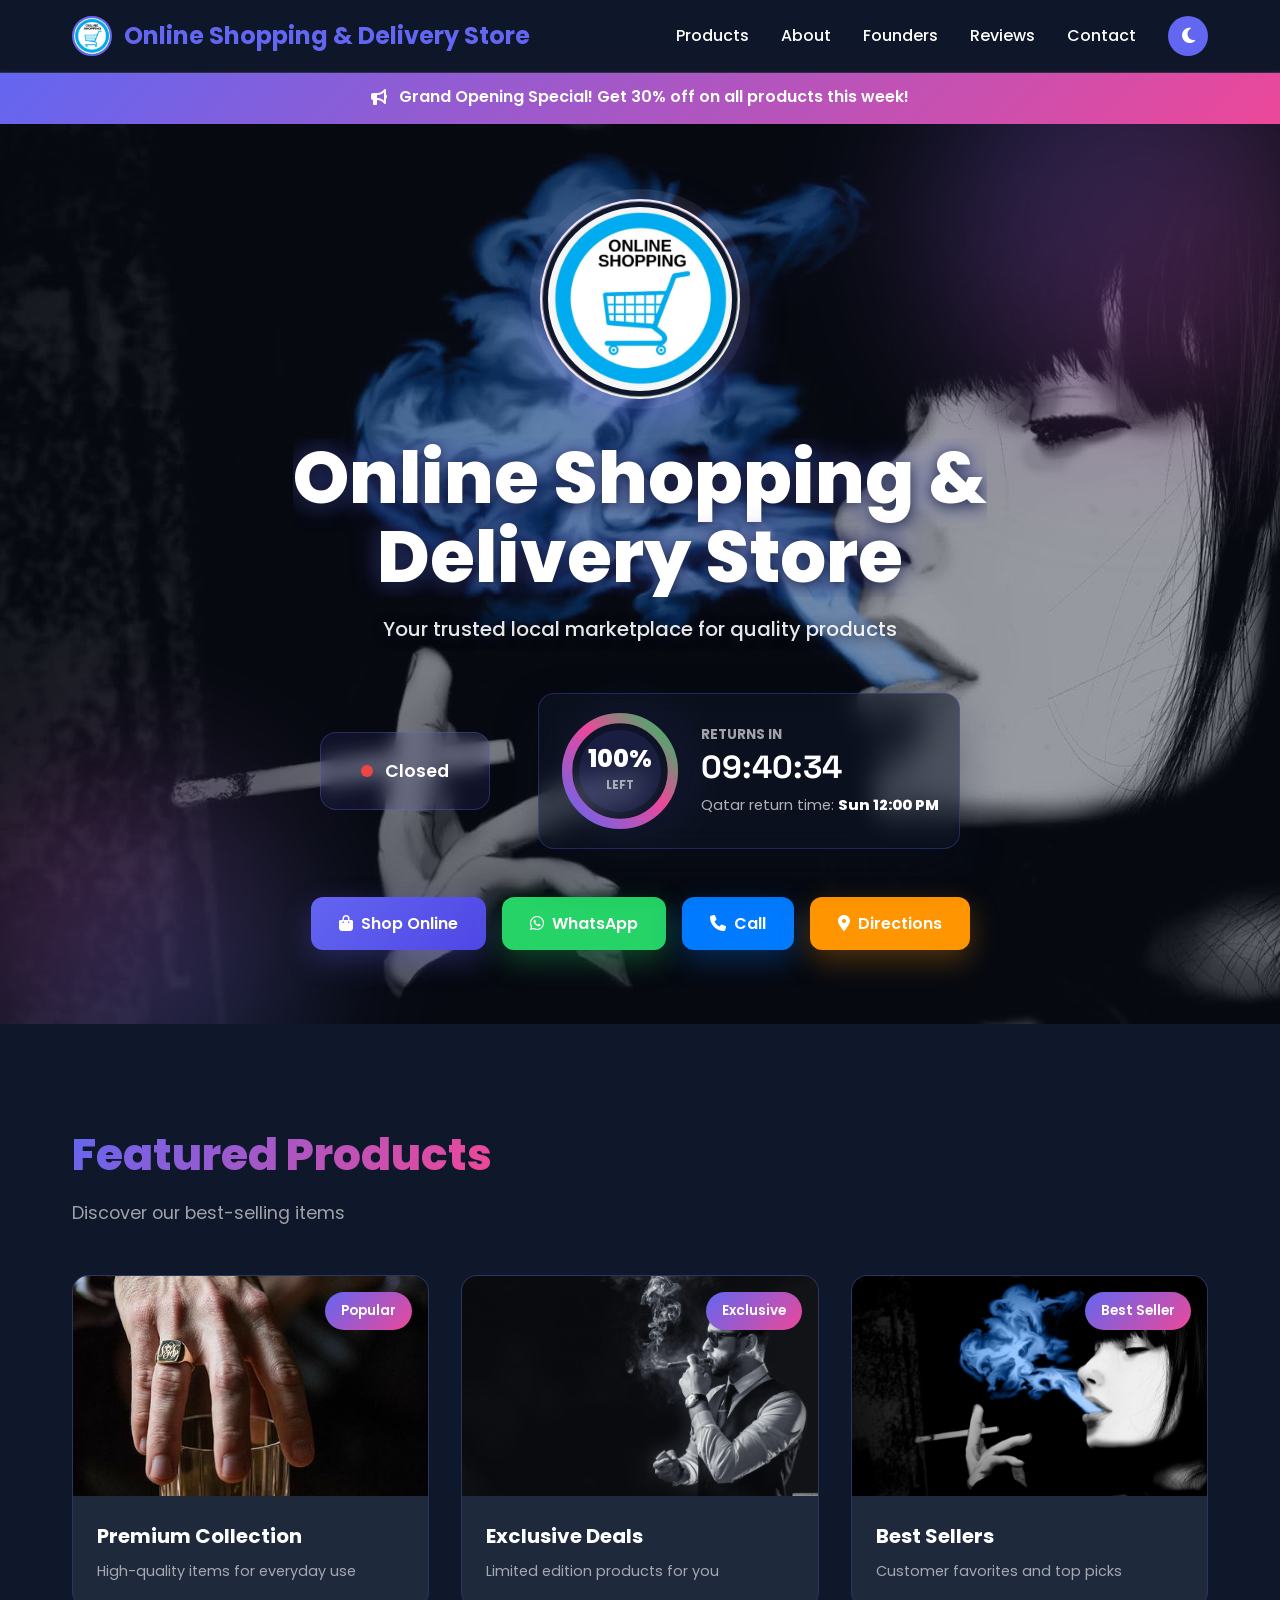
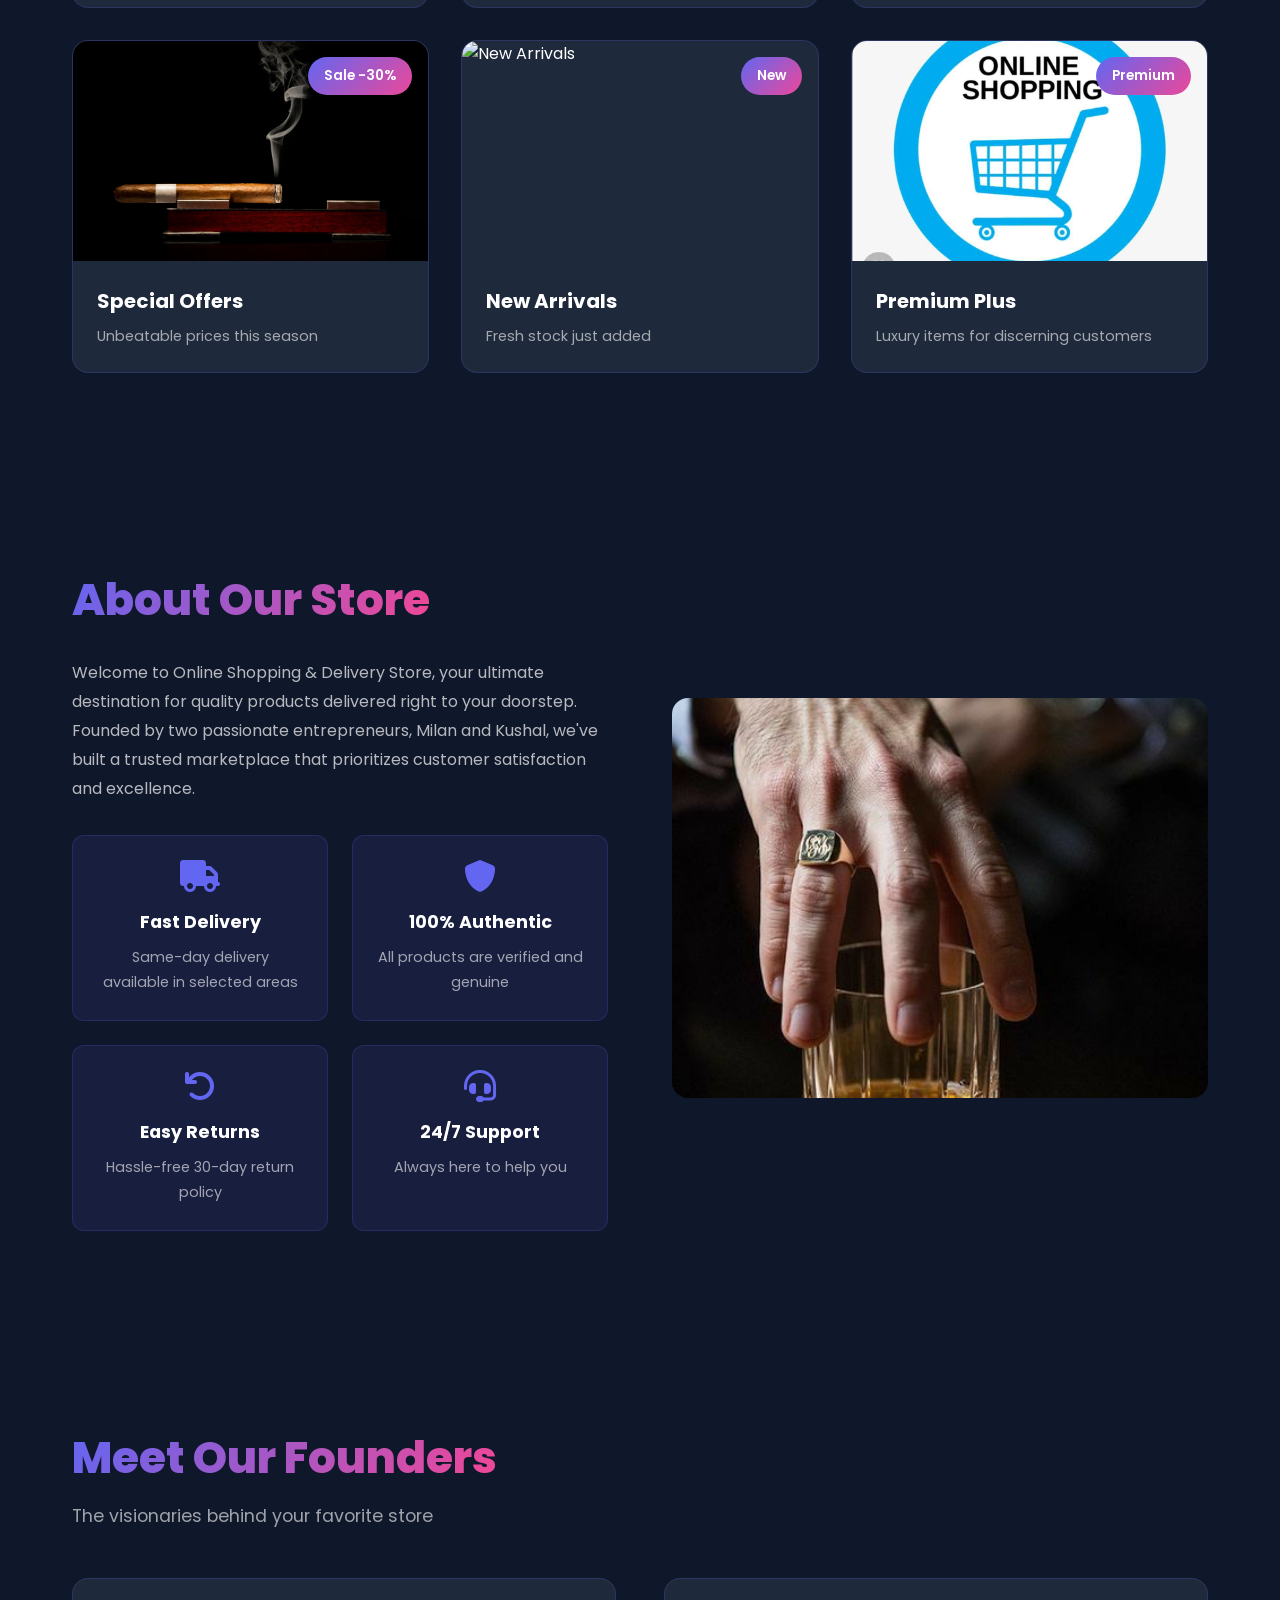
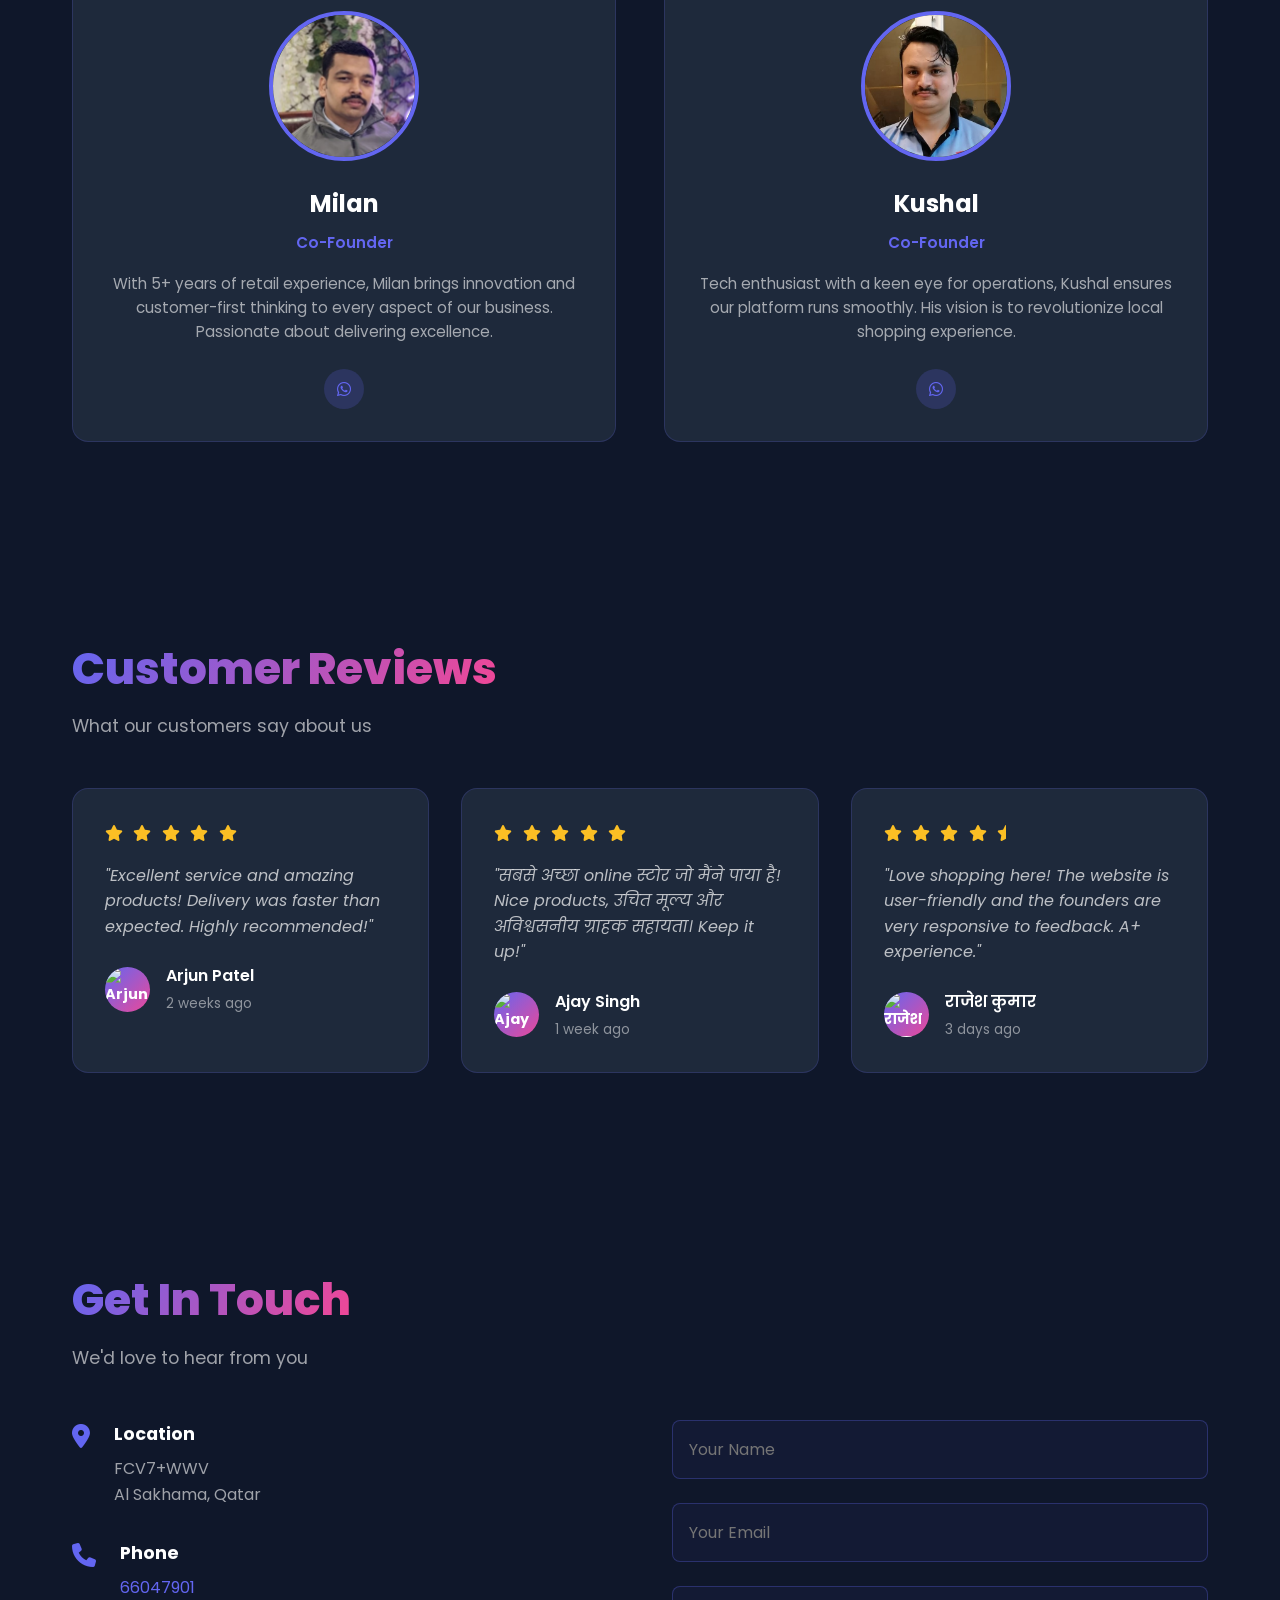
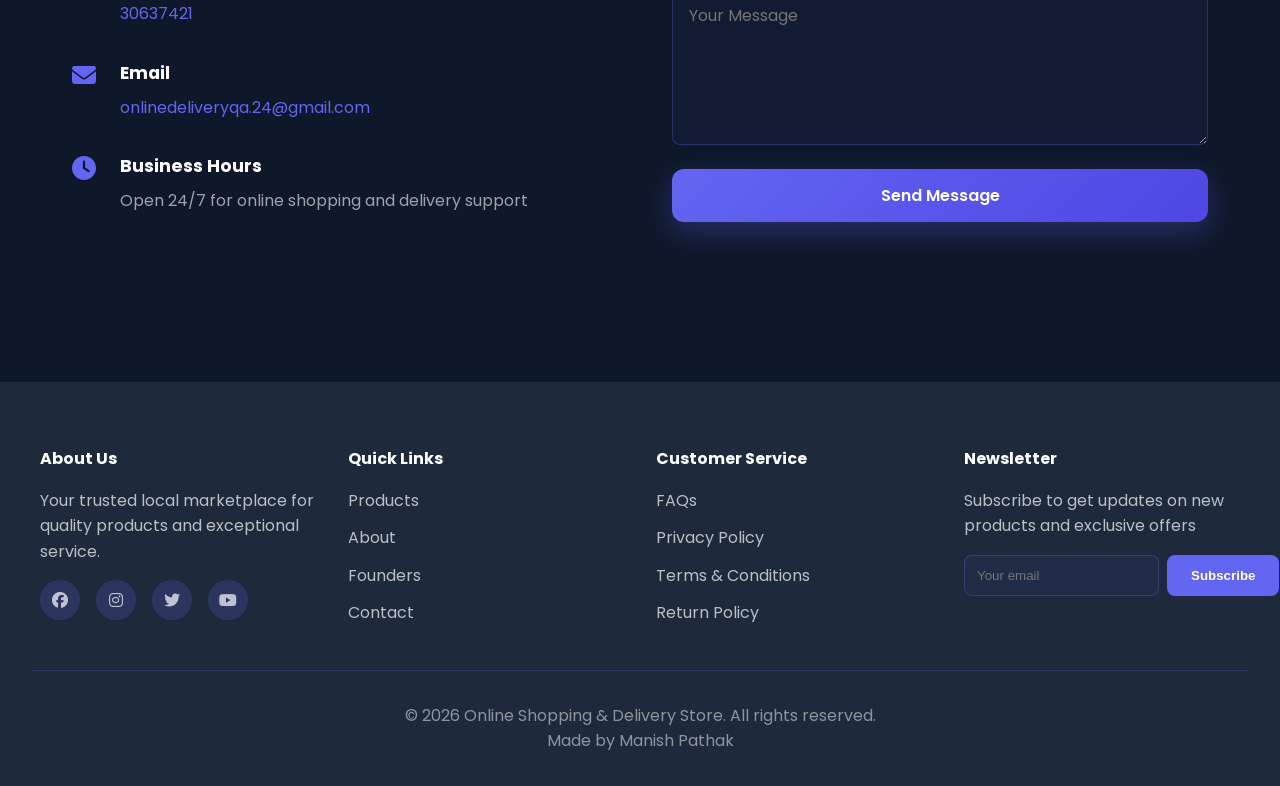
==== commit 68808ce0: "Update about.html" ====
--- a/about.html
+++ b/about.html
@@ -268,7 +268,7 @@
           <p class="founder-role">Co-Founder</p>
           <p class="founder-bio">Tech enthusiast with a keen eye for operations, Kushal ensures our platform runs smoothly. His vision is to revolutionize local shopping experience.</p>
           <div class="founder-socials">
-            <a href="https://wa.me/qr/DL5UC2YEUMKXB1" target="_blank" title="WhatsApp"><i class="fab fa-whatsapp"></i></a>
+            <a href="https://wa.me/qr/7X2OXIXI57DEG1" target="_blank" title="WhatsApp"><i class="fab fa-whatsapp"></i></a>
           </div>
         </div>
       </div>
